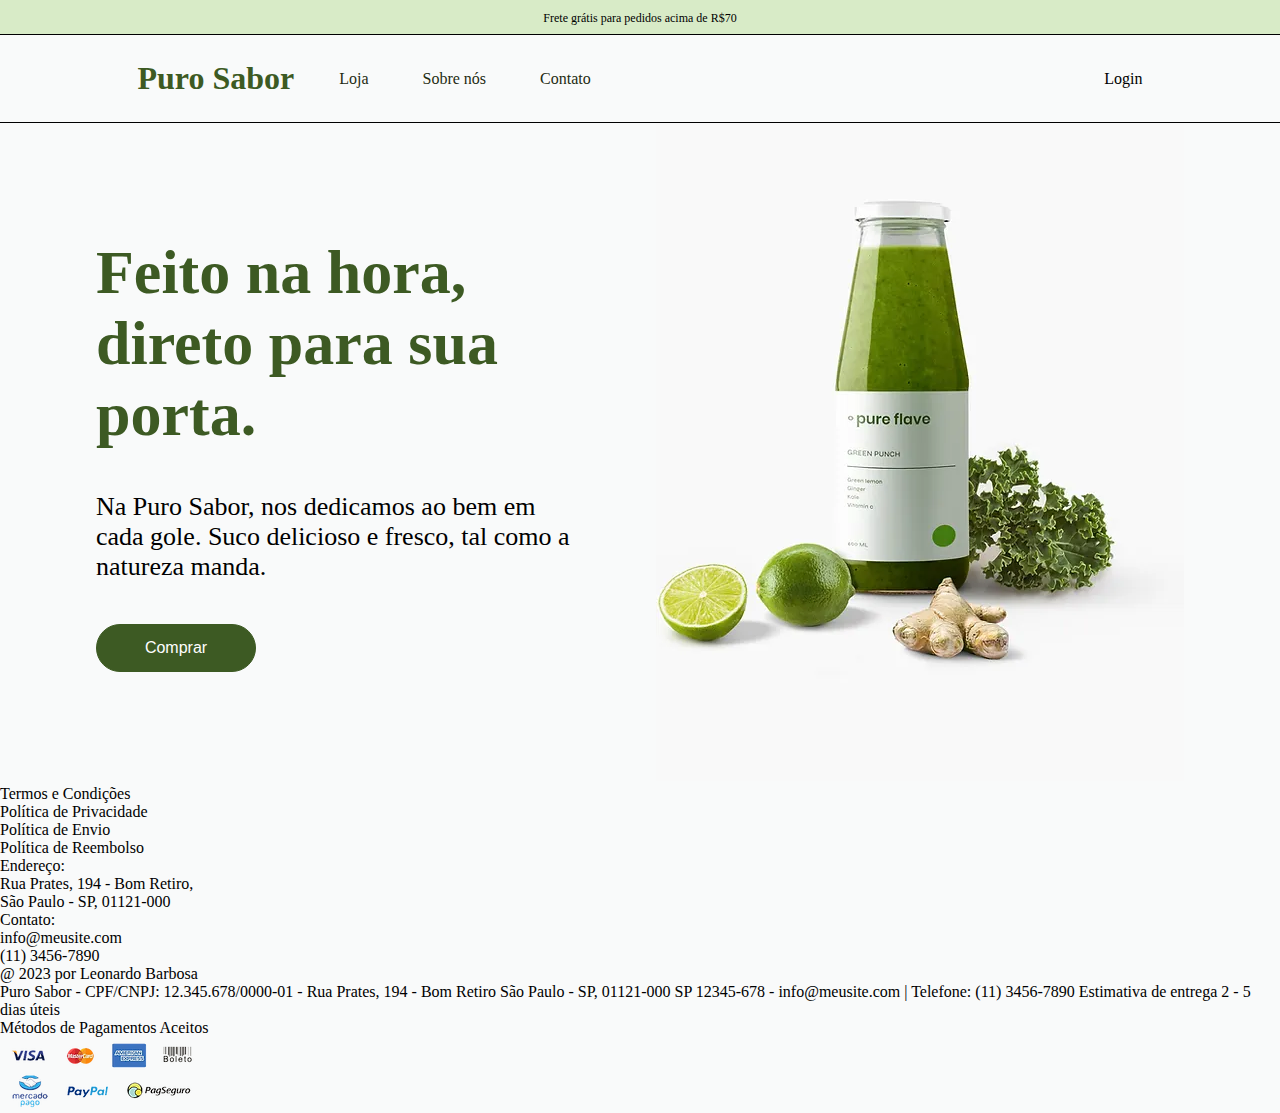
==== index.html @ 22efc012 "feat: creating header and main" ====
<!DOCTYPE html>
<html lang="en">
<head>
    <meta charset="UTF-8">
    <meta name="viewport" content="width=device-width, initial-scale=1.0">
    <title>Pure Flave</title>
    <link rel="stylesheet" href="assets/css/style.css">
</head>
<body>
    <header>
        <div class="frete">
            <span>Frete grátis para pedidos acima de R$70</span>
        </div>
        <div class="header">
            <nav class="navigation">
                <div class="logo">
                <h1>Puro Sabor</h1>
            </div>
            <ul>
                <li><a href="#">Loja</a></li>
                <li><a href="#">Sobre nós</a></li>
                <li><a href="#">Contato</a></li>
            </ul>
            </nav>
            <div class="C.login">
                <span>Login</span>
            </div>
        </div>
    </header>
    <main>
        <div class="ContainerDescription">
            <h2 class="title">Feito na hora, direto para sua porta.</h2>
            <p class="subtitle">Na Puro Sabor, nos dedicamos ao bem em cada gole. Suco delicioso e fresco, tal como a natureza manda.</p>
            <button class="btn">Comprar</button>
        </div>
        <div class="C.image">
            <img src="./assets/img/Background.webp" alt="Imagem de suco natural">
        </div>
    </main>
    <footer>
        <div class="C.contactInfo">
            <ul>
                <li>Termos e Condições</li>
                <li>Política de Privacidade</li>
                <li>Política de Envio</li>
                <li>Política de Reembolso</li>
            </ul>
            <ul>
                <li>Endereço:</li>
                <li>Rua Prates, 194 - Bom Retiro,</li>
                <li>São Paulo - SP, 01121-000</li>
            </ul>
            <ul>
                <li>Contato:</li>
                <li>info@meusite.com</li>
                <li>(11) 3456-7890</li>
            </ul>
        </div>
        <div class="C.copyrightInfo">
            <ul>
              <li>@ 2023 por Leonardo Barbosa</li>  
            </ul>
            <ul>
                <li>Puro Sabor - CPF/CNPJ: 12.345.678/0000-01 - Rua Prates, 194 - Bom Retiro São Paulo - SP, 01121-000 SP 12345-678 - info@meusite.com | Telefone: (11) 3456-7890
                    Estimativa de entrega 2 - 5 dias úteis</li>
            </ul>
            <ul>
                <li>Métodos de Pagamentos Aceitos</li>
                <img src="./assets/img/Métodos de pagamento.webp" alt="Métodos de pagamento">
            </ul>
        </div>
    </footer>
</body>
</html>
---- assets/css/style.css ----
* {
  margin: 0;
  padding: 0;
  box-sizing: border-box;
}

body {
  background-color: #f9fafa;
}

header .frete {
  background-color: rgb(216, 235, 199);
  padding: 8px 0;
  text-align: center;
}
header .frete span {
  font-size: 12px;
}
header .header {
  display: flex;
  justify-content: space-around;
  align-items: center;
  width: 100%;
  padding: 25px 60px;
  border-bottom: solid 1px #000;
  border-top: solid 1px #000;
}
header .header .navigation {
  display: flex;
  align-items: center;
  width: 70%;
  gap: 20px;
}
header .header .navigation .logo h1 {
  color: rgb(61, 90, 35);
  font-weight: bolder;
}
header .header .navigation ul li {
  display: inline;
  margin: 0 25px;
}
header .header .navigation ul li a {
  text-decoration: none;
  color: rgb(30, 43, 17);
}

main {
  max-width: 1200px;
  margin: 0 auto;
  display: flex;
  justify-content: center;
  align-items: center;
  gap: 80px;
}
main .ContainerDescription {
  width: 40%;
}
main .ContainerDescription h2 {
  font-size: 62px;
  color: rgb(61, 90, 35);
}
main .ContainerDescription .subtitle {
  margin: 42px 0;
  font-size: 26px;
}
main .ContainerDescription .btn {
  width: 160px;
  height: 48px;
  background-color: rgb(61, 90, 35);
  color: #fff;
  border: none;
  border-radius: 30px;
  font-size: 16px;
  transition: ease 0.4s;
  border: solid 1px rgb(61, 90, 35);
  cursor: pointer;
}
main .ContainerDescription .btn:hover {
  color: rgb(61, 90, 35);
  border: solid 1px rgb(61, 90, 35);
  background: none;
}

/*# sourceMappingURL=style.css.map */
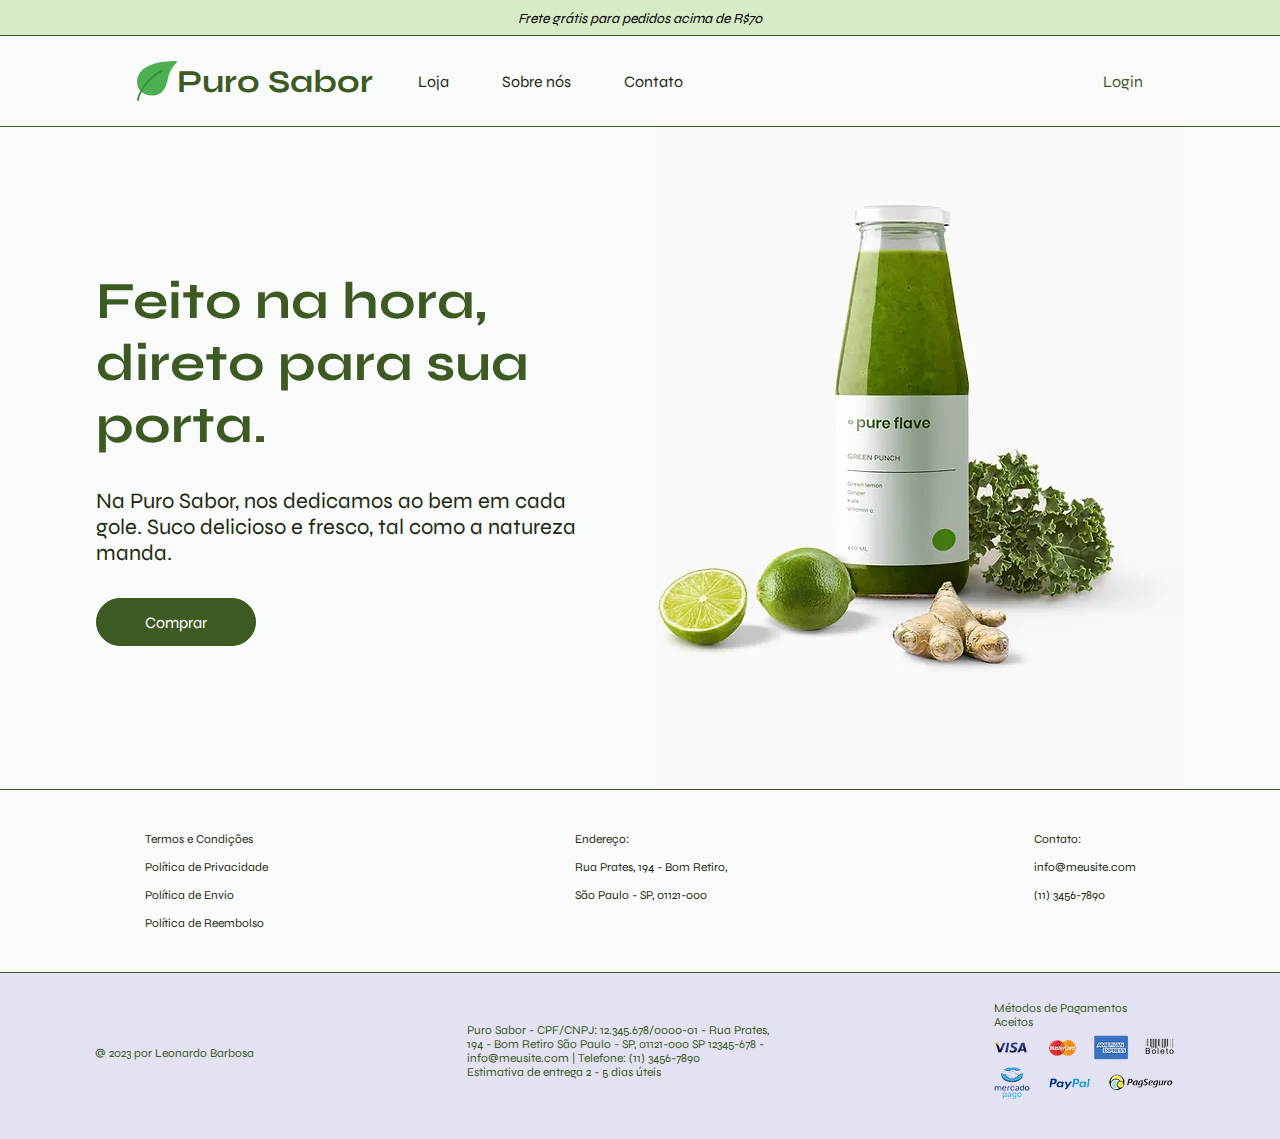
==== commit 2db137a0: "feat: adding new style to login/register page" ====
--- a/index.html
+++ b/index.html
@@ -14,16 +14,19 @@
         <div class="header">
             <nav class="navigation">
                 <div class="logo">
-                <h1>Puro Sabor</h1>
-            </div>
+                    <a href="index.html">
+                        <img src="./assets/img/logo.png" alt="Logo">
+                        <h1>Puro Sabor</h1>
+                      </a>
+                </div>
             <ul>
-                <li><a href="#">Loja</a></li>
+                <li><a href="store.html">Loja</a></li>
                 <li><a href="#">Sobre nós</a></li>
-                <li><a href="#">Contato</a></li>
+                <li><a href="">Contato</a></li>
             </ul>
             </nav>
-            <div class="C.login">
-                <span>Login</span>
+            <div class="ContainerLogin">
+                <a href="login.html">Login</a>
             </div>
         </div>
     </header>
@@ -31,14 +34,14 @@
         <div class="ContainerDescription">
             <h2 class="title">Feito na hora, direto para sua porta.</h2>
             <p class="subtitle">Na Puro Sabor, nos dedicamos ao bem em cada gole. Suco delicioso e fresco, tal como a natureza manda.</p>
-            <button class="btn">Comprar</button>
+            <a href="store.html"><button class="btn">Comprar</button></a>
         </div>
-        <div class="C.image">
+        <div class="ContainerImage">
             <img src="./assets/img/Background.webp" alt="Imagem de suco natural">
         </div>
     </main>
     <footer>
-        <div class="C.contactInfo">
+        <div class="ContainerContactInfo">
             <ul>
                 <li>Termos e Condições</li>
                 <li>Política de Privacidade</li>
@@ -56,18 +59,20 @@
                 <li>(11) 3456-7890</li>
             </ul>
         </div>
-        <div class="C.copyrightInfo">
-            <ul>
-              <li>@ 2023 por Leonardo Barbosa</li>  
-            </ul>
-            <ul>
-                <li>Puro Sabor - CPF/CNPJ: 12.345.678/0000-01 - Rua Prates, 194 - Bom Retiro São Paulo - SP, 01121-000 SP 12345-678 - info@meusite.com | Telefone: (11) 3456-7890
-                    Estimativa de entrega 2 - 5 dias úteis</li>
-            </ul>
-            <ul>
-                <li>Métodos de Pagamentos Aceitos</li>
+        <div class="ContainerCopyrightInfo">
+            <div class="copy">
+              <span class="footerText">@ 2023 por Leonardo Barbosa</span>  
+            </div>
+            <div class="companyInfo">
+                <p class="footerText">Puro Sabor - CPF/CNPJ: 12.345.678/0000-01 - Rua Prates,</p>
+                <p class="footerText">194 - Bom Retiro São Paulo - SP, 01121-000 SP 12345-678 -</p>
+                <p class="footerText">info@meusite.com | Telefone: (11) 3456-7890</p>
+                <p class="footerText">Estimativa de entrega 2 - 5 dias úteis</p>    
+            </div>
+            <div class="payment">
+                <span class="footerText">Métodos de Pagamentos <br> Aceitos</span>
                 <img src="./assets/img/Métodos de pagamento.webp" alt="Métodos de pagamento">
-            </ul>
+            </div>
         </div>
     </footer>
 </body>
--- a/assets/css/style.css
+++ b/assets/css/style.css
@@ -1,7 +1,9 @@
+@import url("https://fonts.googleapis.com/css2?family=Syne:wght@500&display=swap");
 * {
   margin: 0;
   padding: 0;
   box-sizing: border-box;
+  font-family: "Syne", Arial, Helvetica, sans-serif;
 }
 
 body {
@@ -14,7 +16,8 @@
   text-align: center;
 }
 header .frete span {
-  font-size: 12px;
+  font-size: 14px;
+  font-style: italic;
 }
 header .header {
   display: flex;
@@ -22,8 +25,8 @@
   align-items: center;
   width: 100%;
   padding: 25px 60px;
-  border-bottom: solid 1px #000;
-  border-top: solid 1px #000;
+  border-bottom: solid 1px rgb(61, 90, 35);
+  border-top: solid 1px rgb(61, 90, 35);
 }
 header .header .navigation {
   display: flex;
@@ -31,7 +34,18 @@
   width: 70%;
   gap: 20px;
 }
-header .header .navigation .logo h1 {
+header .header .navigation .logo a {
+  display: flex;
+  justify-content: center;
+  align-items: center;
+  text-decoration: none;
+  color: rgb(61, 90, 35);
+}
+header .header .navigation .logo a img {
+  width: 40px;
+  height: 40px;
+}
+header .header .navigation .logo a h1 {
   color: rgb(61, 90, 35);
   font-weight: bolder;
 }
@@ -42,6 +56,10 @@
 header .header .navigation ul li a {
   text-decoration: none;
   color: rgb(30, 43, 17);
+}
+header .header .ContainerLogin a {
+  text-decoration: none;
+  color: rgb(61, 90, 35);
 }
 
 main {
@@ -56,12 +74,13 @@
   width: 40%;
 }
 main .ContainerDescription h2 {
-  font-size: 62px;
+  font-size: 52px;
   color: rgb(61, 90, 35);
 }
 main .ContainerDescription .subtitle {
-  margin: 42px 0;
-  font-size: 26px;
+  margin: 32px 0;
+  font-size: 22px;
+  color: rgb(30, 43, 17);
 }
 main .ContainerDescription .btn {
   width: 160px;
@@ -74,6 +93,7 @@
   transition: ease 0.4s;
   border: solid 1px rgb(61, 90, 35);
   cursor: pointer;
+  text-decoration: none;
 }
 main .ContainerDescription .btn:hover {
   color: rgb(61, 90, 35);
@@ -81,4 +101,41 @@
   background: none;
 }
 
+footer {
+  width: 100%;
+}
+footer .ContainerContactInfo {
+  display: flex;
+  justify-content: space-around;
+  border-top: solid 1px rgb(61, 90, 35);
+  border-bottom: solid 1px rgb(61, 90, 35);
+  padding: 28px 0;
+  gap: 18px;
+}
+footer .ContainerContactInfo ul li {
+  list-style: none;
+  margin: 14px 0;
+  color: rgb(30, 43, 17);
+  font-size: 12px;
+}
+footer .ContainerCopyrightInfo {
+  display: flex;
+  justify-content: space-around;
+  align-items: center;
+  gap: 22px;
+  padding: 28px 0 38px 0;
+  background-color: rgb(226, 226, 242);
+}
+footer .ContainerCopyrightInfo .footerText {
+  font-size: 12px;
+  color: rgb(61, 90, 35);
+}
+footer .ContainerCopyrightInfo .payment {
+  display: flex;
+  flex-direction: column;
+}
+footer .ContainerCopyrightInfo .payment .footerText {
+  margin-left: 12px;
+}
+
 /*# sourceMappingURL=style.css.map */
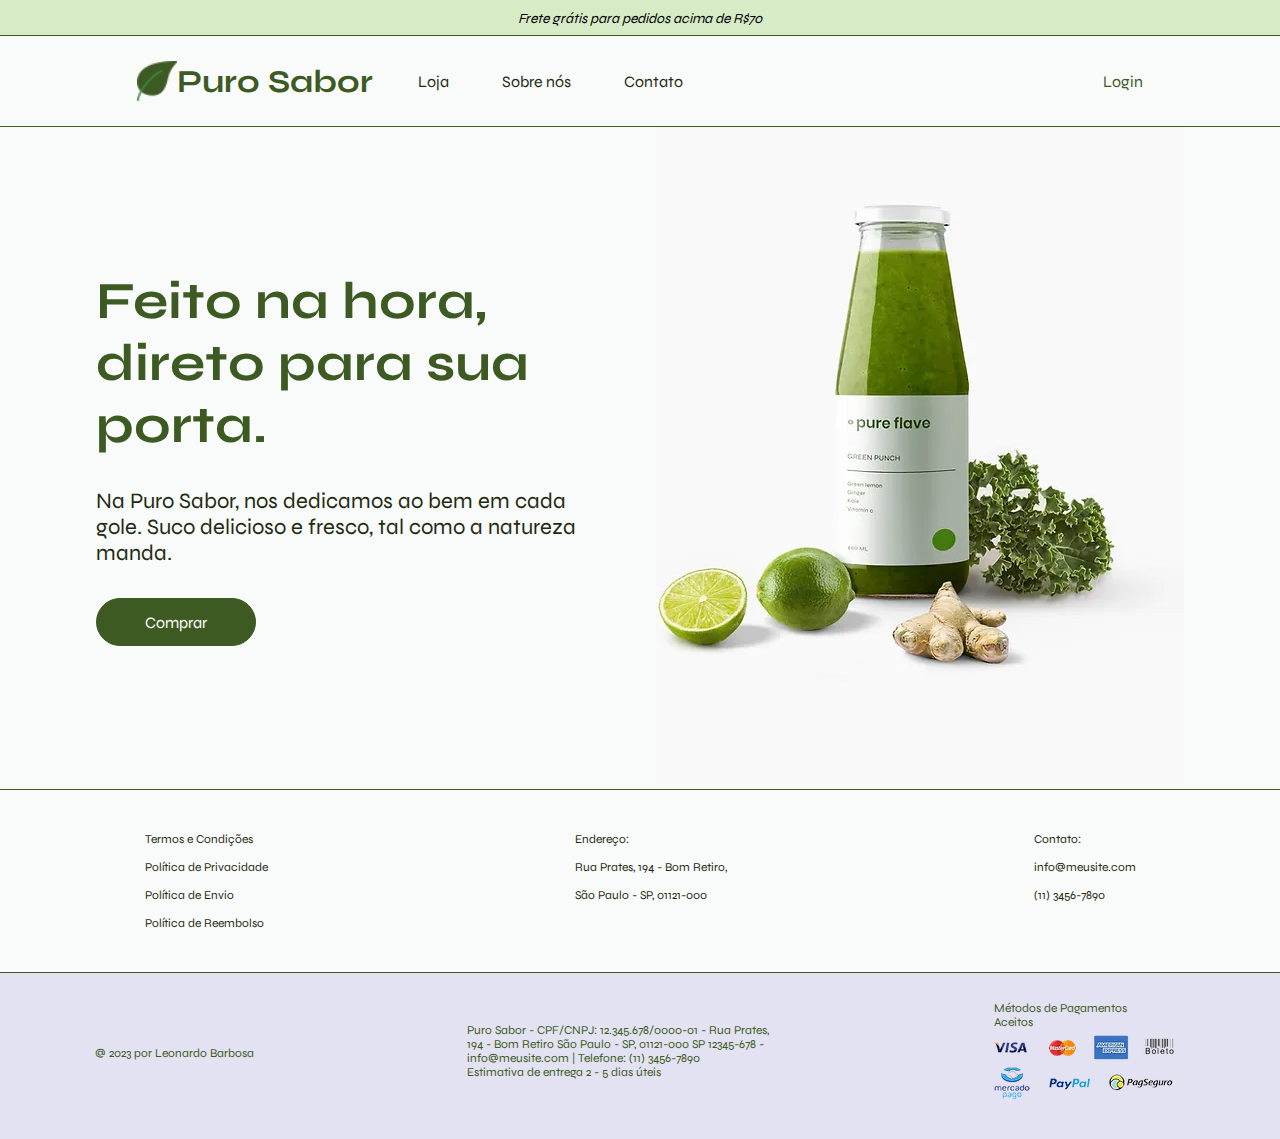
==== commit d3c8e7c7: "feat: improving style and adding php" ====
--- a/index.html
+++ b/index.html
@@ -20,7 +20,7 @@
                       </a>
                 </div>
             <ul>
-                <li><a href="store.html">Loja</a></li>
+                <li><a href="store.php">Loja</a></li>
                 <li><a href="#">Sobre nós</a></li>
                 <li><a href="">Contato</a></li>
             </ul>
@@ -34,7 +34,7 @@
         <div class="ContainerDescription">
             <h2 class="title">Feito na hora, direto para sua porta.</h2>
             <p class="subtitle">Na Puro Sabor, nos dedicamos ao bem em cada gole. Suco delicioso e fresco, tal como a natureza manda.</p>
-            <a href="store.html"><button class="btn">Comprar</button></a>
+            <a href="store.php"><button class="btn">Comprar</button></a>
         </div>
         <div class="ContainerImage">
             <img src="./assets/img/Background.webp" alt="Imagem de suco natural">
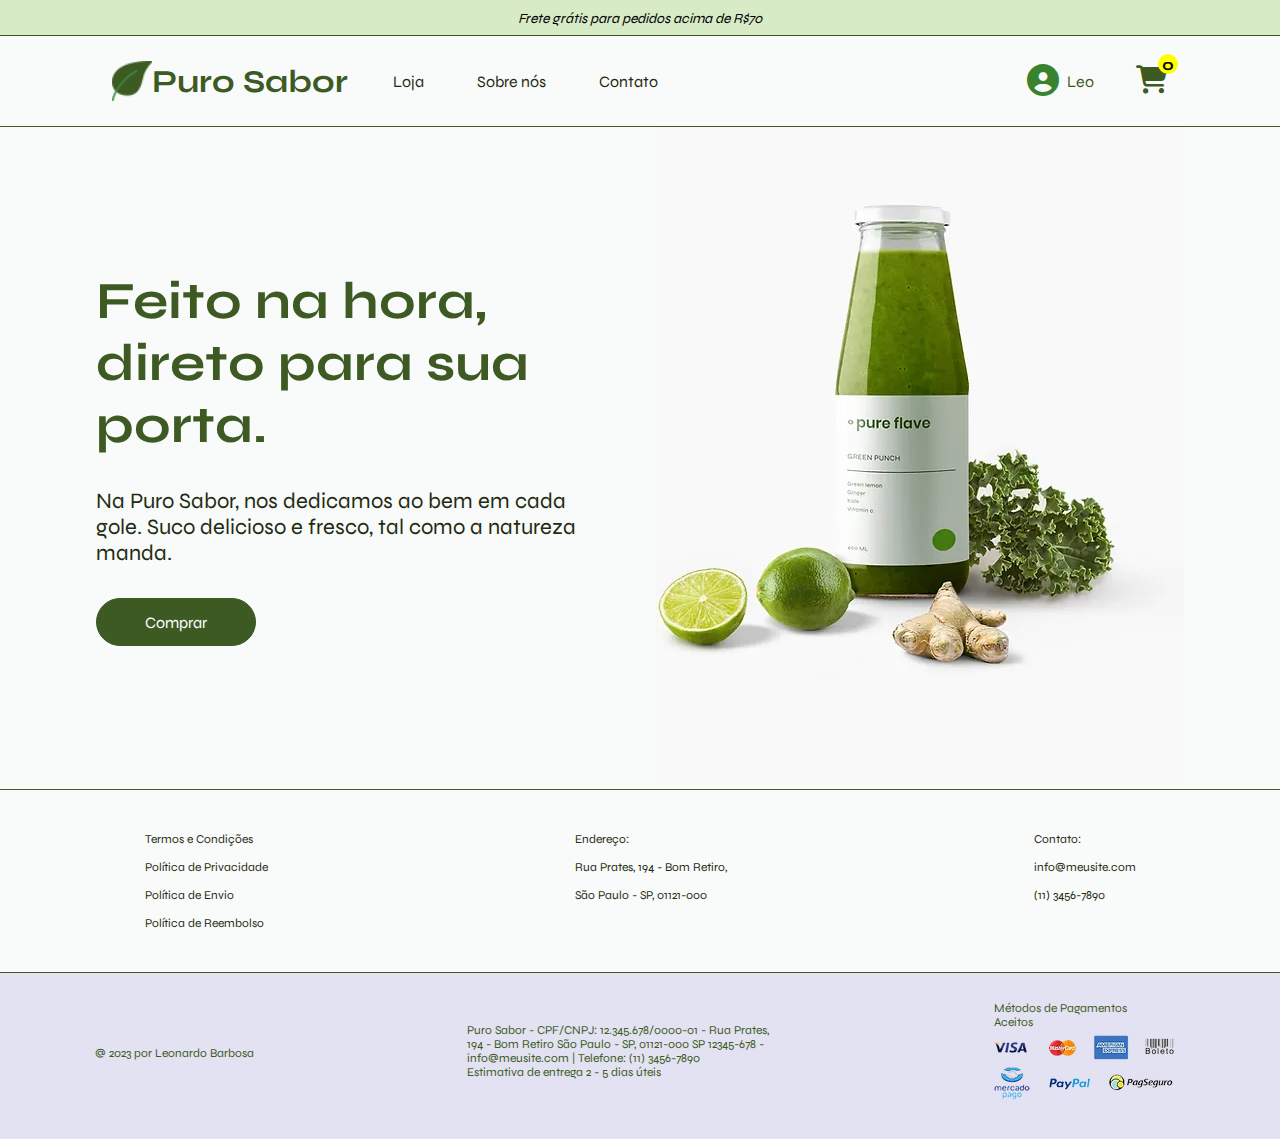
==== commit 269c8f0a: "feat: adding cart modal and improving style" ====
--- a/index.html
+++ b/index.html
@@ -5,6 +5,7 @@
     <meta name="viewport" content="width=device-width, initial-scale=1.0">
     <title>Pure Flave</title>
     <link rel="stylesheet" href="assets/css/style.css">
+    <link rel="stylesheet" href="https://cdnjs.cloudflare.com/ajax/libs/font-awesome/6.4.2/css/all.min.css">
 </head>
 <body>
     <header>
@@ -26,7 +27,14 @@
             </ul>
             </nav>
             <div class="ContainerLogin">
-                <a href="login.html">Login</a>
+                    <a href="login.html" class="userContainer">
+                        <span class="userIcon"><i class="fa-solid fa-circle-user" style="color: #39832f;"></i></span>
+                        <span>Leo</span>
+                    </a>
+                <div class="cart-container">
+                    <span class="counter">0</span>
+                    <span class="cart"><i class="fa-solid fa-cart-shopping" style="color: rgb(61, 90, 35);"></i></span>
+                </div>
             </div>
         </div>
     </header>
@@ -75,5 +83,29 @@
             </div>
         </div>
     </footer>
+
+    <div class="cart-modal">
+        <div class="modal-content">
+            <span class="close-modal">&times;</span>
+            <h3>Seu Carrinho</h3>
+            <div class="cart-items">
+                <!-- Exemplo de item do carrinho -->
+                <div class="cart-item">
+                    <img src="assets/img/suco_verde.webp" alt="Suco Verde">
+                    <div class="item-details">
+                        <span class="item-name">Suco Verde</span>
+                        <span class="item-price">R$ 6.00</span>
+                    </div>
+                </div>
+                <!-- Adicione mais itens aqui -->
+            </div>
+            <div class="cart-total">
+                <span>Total: R$ 6.00</span>
+            </div>
+            <button class="checkout-btn">Finalizar Compra</button>
+        </div>
+    </div>
+    <script src="assets/script/store.js"></script>
+
 </body>
 </html>--- a/assets/css/style.css
+++ b/assets/css/style.css
@@ -1,3 +1,4 @@
+@charset "UTF-8";
 @import url("https://fonts.googleapis.com/css2?family=Syne:wght@500&display=swap");
 * {
   margin: 0;
@@ -57,15 +58,52 @@
   text-decoration: none;
   color: rgb(30, 43, 17);
 }
+header .header .ContainerLogin {
+  display: flex;
+  align-items: center;
+  justify-content: center;
+  gap: 42px;
+}
+header .header .ContainerLogin .userContainer {
+  display: flex;
+  align-items: center;
+  justify-content: center;
+  gap: 8px;
+}
+header .header .ContainerLogin .userContainer .userIcon {
+  font-size: 32px;
+}
 header .header .ContainerLogin a {
   text-decoration: none;
   color: rgb(61, 90, 35);
+}
+header .header .ContainerLogin .cart-container {
+  display: flex;
+  cursor: pointer;
+  position: relative;
+}
+header .header .ContainerLogin .cart-container .counter {
+  width: 20px;
+  height: 20px;
+  background-color: yellow;
+  display: flex;
+  align-items: center;
+  justify-content: center;
+  border-radius: 50%;
+  position: absolute;
+  top: -10px;
+  right: -10px;
+  color: #000;
+  font-weight: bold;
+}
+header .header .ContainerLogin .cart-container .cart {
+  font-size: 28px;
 }
 
 main {
   max-width: 1200px;
   margin: 0 auto;
-  display: flex;
+  display: flex !important;
   justify-content: center;
   align-items: center;
   gap: 80px;
@@ -138,4 +176,84 @@
   margin-left: 12px;
 }
 
+.cart-modal {
+  position: fixed;
+  top: 0;
+  right: -400px; /* Começa fora da tela */
+  width: 400px;
+  height: 100%;
+  background-color: #fff;
+  z-index: 1000;
+  transition: right 0.3s ease-in-out;
+}
+
+.modal-content {
+  padding: 20px;
+}
+
+.close-modal {
+  position: absolute;
+  top: 10px;
+  right: 10px;
+  font-size: 24px;
+  cursor: pointer;
+}
+
+/* Exibe o modal */
+.cart-modal.active {
+  right: 0;
+}
+
+.cart-items {
+  margin-top: 20px;
+}
+
+.cart-item {
+  display: flex;
+  align-items: center;
+  padding: 10px 0;
+  border-bottom: 1px solid #ddd;
+}
+
+.cart-item img {
+  width: 60px;
+  height: 60px;
+  margin-right: 10px;
+}
+
+.item-details {
+  display: flex;
+  flex-direction: column;
+}
+
+.item-name {
+  font-weight: bold;
+}
+
+.item-price {
+  color: #777;
+}
+
+/* Estilos do total e botão de finalizar compra */
+.cart-total {
+  margin-top: 20px;
+  text-align: right;
+  font-weight: bold;
+}
+
+.checkout-btn {
+  display: block;
+  margin-top: 20px;
+  background-color: rgb(61, 90, 35);
+  color: white;
+  border: none;
+  padding: 10px 20px;
+  border-radius: 4px;
+  cursor: pointer;
+}
+
+.checkout-btn:hover {
+  background-color: #243515;
+}
+
 /*# sourceMappingURL=style.css.map */
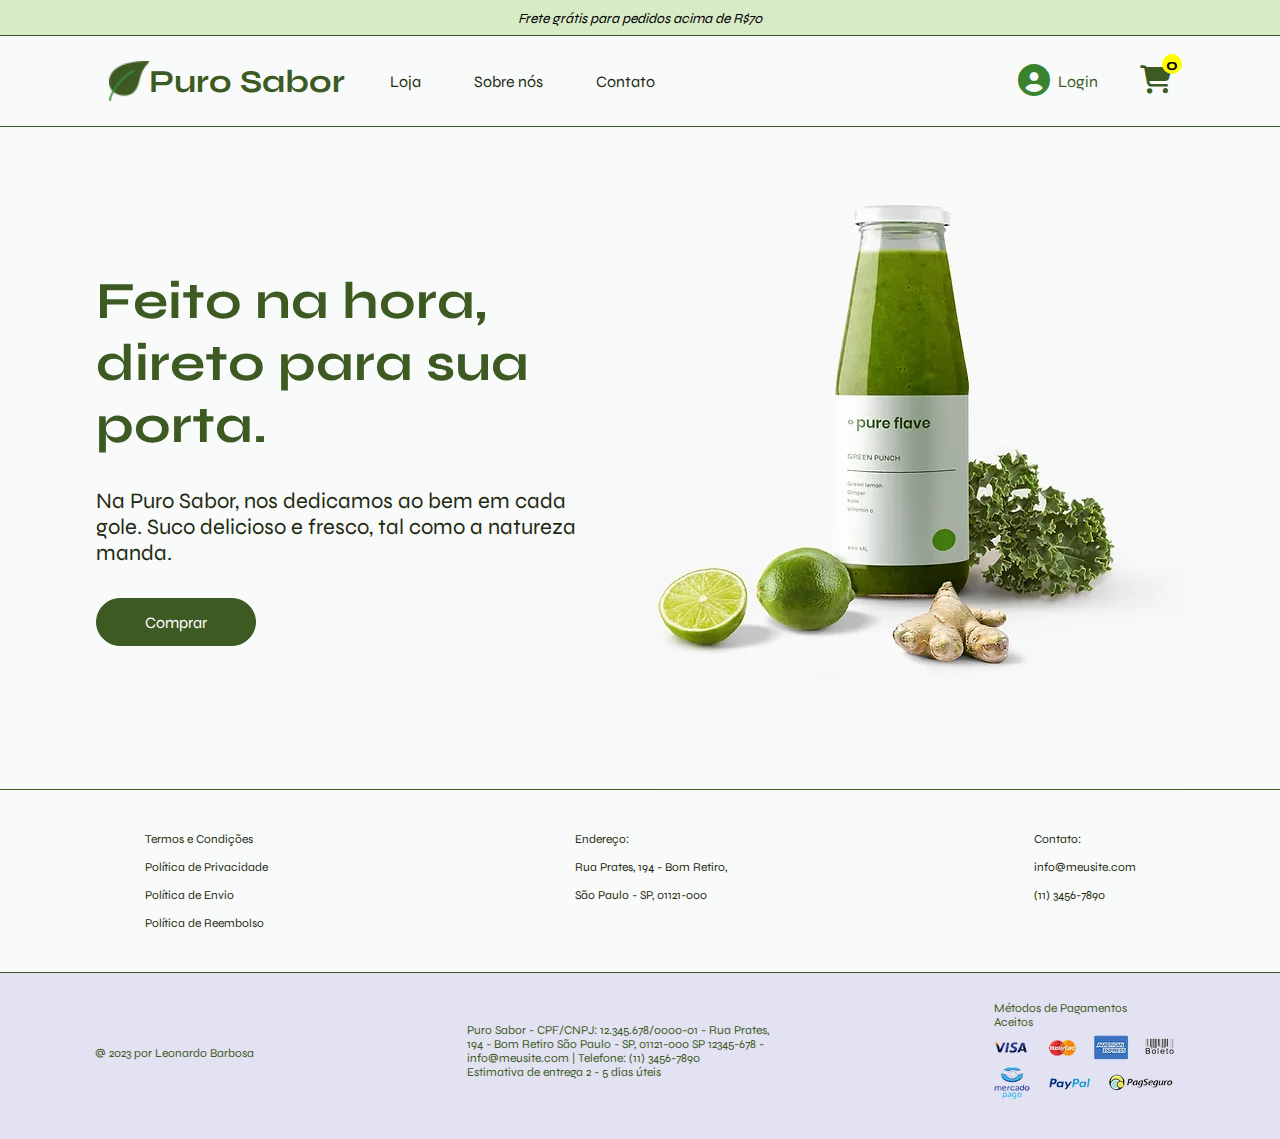
==== commit c7fa551a: "feat: starting media query" ====
--- a/index.html
+++ b/index.html
@@ -29,7 +29,7 @@
             <div class="ContainerLogin">
                     <a href="login.html" class="userContainer">
                         <span class="userIcon"><i class="fa-solid fa-circle-user" style="color: #39832f;"></i></span>
-                        <span>Leo</span>
+                        <span>Login</span>
                     </a>
                 <div class="cart-container">
                     <span class="counter">0</span>
@@ -90,17 +90,11 @@
             <h3>Seu Carrinho</h3>
             <div class="cart-items">
                 <!-- Exemplo de item do carrinho -->
-                <div class="cart-item">
-                    <img src="assets/img/suco_verde.webp" alt="Suco Verde">
-                    <div class="item-details">
-                        <span class="item-name">Suco Verde</span>
-                        <span class="item-price">R$ 6.00</span>
-                    </div>
-                </div>
+                Seu carrinho está vazio :(
                 <!-- Adicione mais itens aqui -->
             </div>
             <div class="cart-total">
-                <span>Total: R$ 6.00</span>
+                <span>Total: R$ 0.00</span>
             </div>
             <button class="checkout-btn">Finalizar Compra</button>
         </div>
--- a/assets/css/style.css
+++ b/assets/css/style.css
@@ -12,7 +12,7 @@
 }
 
 header .frete {
-  background-color: rgb(216, 235, 199);
+  background-color: #d8ebc7;
   padding: 8px 0;
   text-align: center;
 }
@@ -26,8 +26,8 @@
   align-items: center;
   width: 100%;
   padding: 25px 60px;
-  border-bottom: solid 1px rgb(61, 90, 35);
-  border-top: solid 1px rgb(61, 90, 35);
+  border-bottom: solid 1px #3d5a23;
+  border-top: solid 1px #3d5a23;
 }
 header .header .navigation {
   display: flex;
@@ -40,14 +40,14 @@
   justify-content: center;
   align-items: center;
   text-decoration: none;
-  color: rgb(61, 90, 35);
+  color: #3d5a23;
 }
 header .header .navigation .logo a img {
   width: 40px;
   height: 40px;
 }
 header .header .navigation .logo a h1 {
-  color: rgb(61, 90, 35);
+  color: #3d5a23;
   font-weight: bolder;
 }
 header .header .navigation ul li {
@@ -56,7 +56,7 @@
 }
 header .header .navigation ul li a {
   text-decoration: none;
-  color: rgb(30, 43, 17);
+  color: #1e2b11;
 }
 header .header .ContainerLogin {
   display: flex;
@@ -75,7 +75,7 @@
 }
 header .header .ContainerLogin a {
   text-decoration: none;
-  color: rgb(61, 90, 35);
+  color: #3d5a23;
 }
 header .header .ContainerLogin .cart-container {
   display: flex;
@@ -108,35 +108,63 @@
   align-items: center;
   gap: 80px;
 }
+@media screen and (max-width: 1200px) {
+  main {
+    max-width: 100%;
+    padding: 28px 0;
+    gap: 20px;
+  }
+}
 main .ContainerDescription {
   width: 40%;
 }
 main .ContainerDescription h2 {
   font-size: 52px;
-  color: rgb(61, 90, 35);
+  color: #3d5a23;
+}
+@media screen and (max-width: 1200px) {
+  main .ContainerDescription h2 {
+    font-size: 36px;
+  }
 }
 main .ContainerDescription .subtitle {
   margin: 32px 0;
   font-size: 22px;
-  color: rgb(30, 43, 17);
+  color: #1e2b11;
+}
+@media screen and (max-width: 1200px) {
+  main .ContainerDescription .subtitle {
+    font-size: 18px;
+  }
 }
 main .ContainerDescription .btn {
   width: 160px;
   height: 48px;
-  background-color: rgb(61, 90, 35);
+  background-color: #3d5a23;
   color: #fff;
   border: none;
   border-radius: 30px;
   font-size: 16px;
   transition: ease 0.4s;
-  border: solid 1px rgb(61, 90, 35);
+  border: solid 1px #3d5a23;
   cursor: pointer;
   text-decoration: none;
 }
 main .ContainerDescription .btn:hover {
-  color: rgb(61, 90, 35);
-  border: solid 1px rgb(61, 90, 35);
+  color: #3d5a23;
+  border: solid 1px #3d5a23;
   background: none;
+}
+@media screen and (max-width: 1200px) {
+  main .ContainerDescription .btn {
+    width: 140px;
+    height: 38px;
+  }
+}
+@media screen and (max-width: 1200px) {
+  main .ContainerImage img {
+    width: 320px;
+  }
 }
 
 footer {
@@ -145,15 +173,15 @@
 footer .ContainerContactInfo {
   display: flex;
   justify-content: space-around;
-  border-top: solid 1px rgb(61, 90, 35);
-  border-bottom: solid 1px rgb(61, 90, 35);
+  border-top: solid 1px #3d5a23;
+  border-bottom: solid 1px #3d5a23;
   padding: 28px 0;
   gap: 18px;
 }
 footer .ContainerContactInfo ul li {
   list-style: none;
   margin: 14px 0;
-  color: rgb(30, 43, 17);
+  color: #1e2b11;
   font-size: 12px;
 }
 footer .ContainerCopyrightInfo {
@@ -162,11 +190,11 @@
   align-items: center;
   gap: 22px;
   padding: 28px 0 38px 0;
-  background-color: rgb(226, 226, 242);
+  background-color: #e2e2f2;
 }
 footer .ContainerCopyrightInfo .footerText {
   font-size: 12px;
-  color: rgb(61, 90, 35);
+  color: #3d5a23;
 }
 footer .ContainerCopyrightInfo .payment {
   display: flex;
@@ -179,7 +207,8 @@
 .cart-modal {
   position: fixed;
   top: 0;
-  right: -400px; /* Começa fora da tela */
+  right: -400px;
+  /* Começa fora da tela */
   width: 400px;
   height: 100%;
   background-color: #fff;
@@ -244,7 +273,7 @@
 .checkout-btn {
   display: block;
   margin-top: 20px;
-  background-color: rgb(61, 90, 35);
+  background-color: #3d5a23;
   color: white;
   border: none;
   padding: 10px 20px;
